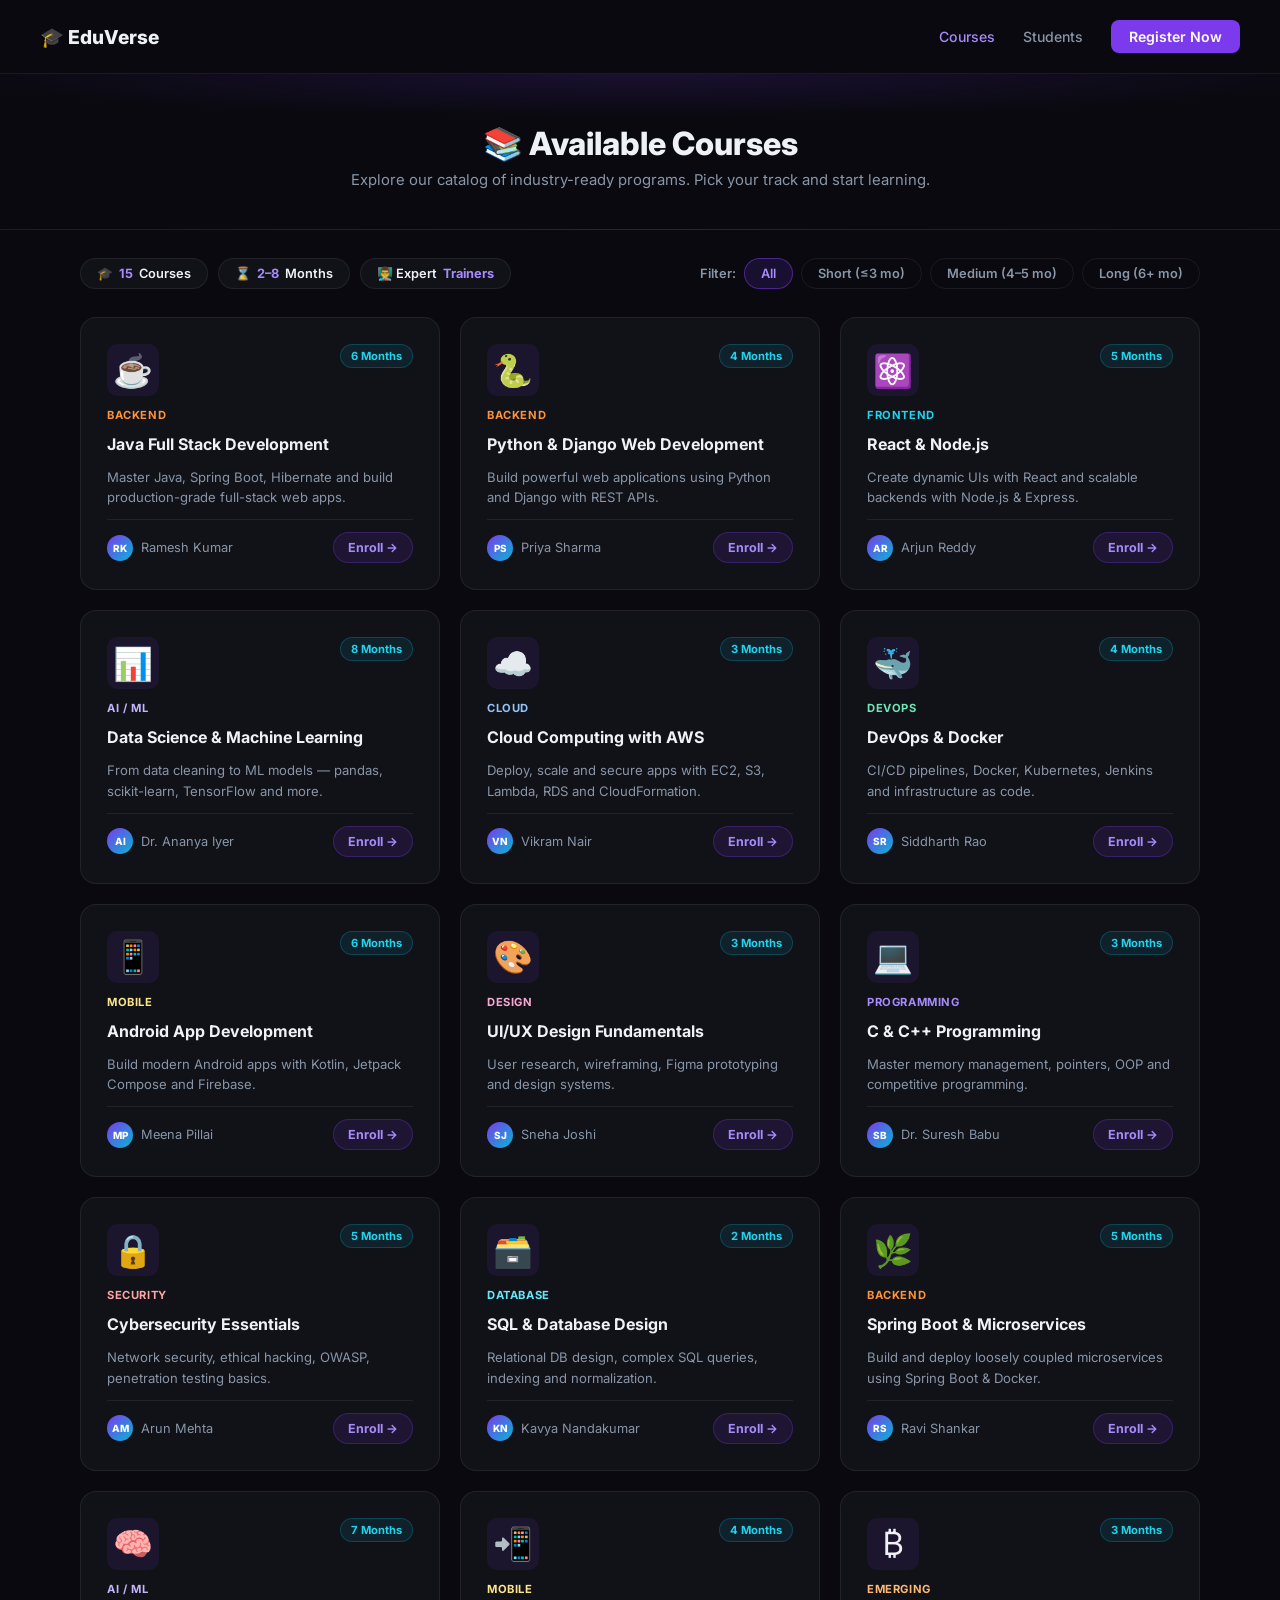
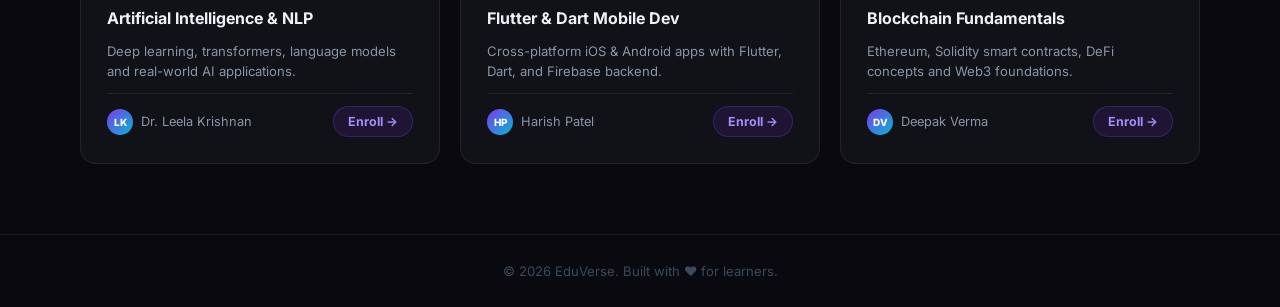
==== frontend/available.html @ c3206438 "first commit" ====
<!DOCTYPE html>
<html lang="en">
<head>
    <meta charset="UTF-8">
    <meta name="viewport" content="width=device-width, initial-scale=1.0">
    <meta name="description" content="Explore 15 industry-ready tech courses at EduVerse. Filter by duration, browse trainers, and enroll in minutes.">
    <title>Available Courses — EduVerse</title>
    <link rel="preconnect" href="https://fonts.googleapis.com">
    <link href="https://fonts.googleapis.com/css2?family=Inter:wght@400;500;600;700;800&display=swap" rel="stylesheet">
    <style>
        *, *::before, *::after { box-sizing: border-box; margin: 0; padding: 0; }
        :root {
            --bg: #09090f; --surface: #111118; --border: rgba(255,255,255,0.07);
            --accent: #7c3aed; --text: #eef2f7; --muted: #8896a7;
        }
        body { font-family: 'Inter', sans-serif; background: var(--bg); color: var(--text); }
        a { text-decoration: none; color: inherit; }

        /* NAV */
        nav {
            display: flex; justify-content: space-between; align-items: center;
            padding: 20px 40px; border-bottom: 1px solid var(--border);
        }
        .logo { font-size: 1.2rem; font-weight: 800; }
        .nav-links { display: flex; align-items: center; gap: 28px; }
        .nav-links a { color: var(--muted); font-size: 0.88rem; font-weight: 500; transition: color .2s; }
        .nav-links a:hover, .nav-links a.active { color: var(--text); }
        .nav-cta {
            background: var(--accent) !important; color: #fff !important;
            padding: 8px 18px; border-radius: 8px; font-weight: 600 !important;
        }

        /* PAGE HERO */
        .page-hero {
            text-align: center; padding: 50px 24px 40px;
            background: radial-gradient(ellipse 80% 40% at 50% 0%, rgba(124,58,237,0.15) 0%, transparent 70%);
            border-bottom: 1px solid var(--border);
        }
        .page-hero h1 { font-size: 2rem; font-weight: 800; }
        .page-hero p  { color: var(--muted); margin-top: 8px; font-size: 0.93rem; }

        /* TOOLBAR */
        .toolbar {
            display: flex; align-items: center; justify-content: space-between;
            gap: 12px; padding: 28px 40px; max-width: 1200px; margin: 0 auto;
            flex-wrap: wrap;
        }
        .pills { display: flex; gap: 10px; flex-wrap: wrap; }
        .pill {
            display: flex; align-items: center; gap: 6px;
            background: var(--surface); border: 1px solid var(--border);
            border-radius: 50px; padding: 7px 16px; font-size: 0.8rem; font-weight: 600;
        }
        .pill b { color: #a78bfa; }
        .filters { display: flex; gap: 8px; flex-wrap: wrap; align-items: center; }
        .filters span { font-size: 0.8rem; color: var(--muted); font-weight: 600; }
        .filter-btn {
            padding: 7px 16px; border-radius: 50px;
            border: 1px solid var(--border); background: transparent;
            color: var(--muted); font-size: 0.8rem; font-weight: 600;
            font-family: 'Inter', sans-serif; cursor: pointer; transition: all .2s;
        }
        .filter-btn.active, .filter-btn:hover {
            background: rgba(124,58,237,0.15); border-color: rgba(124,58,237,0.5); color: #a78bfa;
        }

        /* GRID */
        .courses-grid {
            display: grid;
            grid-template-columns: repeat(auto-fill, minmax(300px, 1fr));
            gap: 20px; padding: 0 40px 70px;
            max-width: 1200px; margin: 0 auto;
        }

        /* CARD */
        .card {
            background: var(--surface); border: 1px solid var(--border);
            border-radius: 16px; padding: 26px; display: flex;
            flex-direction: column; gap: 12px;
            transition: transform .22s, border-color .22s;
        }
        .card:hover { transform: translateY(-5px); border-color: rgba(124,58,237,0.4); }

        .card-top { display: flex; justify-content: space-between; align-items: flex-start; }
        .card-icon {
            font-size: 2rem; background: rgba(124,58,237,0.1);
            border-radius: 10px; width: 52px; height: 52px;
            display: flex; align-items: center; justify-content: center;
        }
        .dur {
            font-size: 0.7rem; font-weight: 700; padding: 4px 10px;
            border-radius: 50px; background: rgba(6,182,212,0.1);
            border: 1px solid rgba(6,182,212,0.25); color: #22d3ee; white-space: nowrap;
        }
        .cat {
            font-size: 0.7rem; font-weight: 700; text-transform: uppercase;
            letter-spacing: 0.6px;
        }
        .card-name { font-size: 1rem; font-weight: 700; line-height: 1.3; }
        .card-desc { font-size: 0.82rem; color: var(--muted); line-height: 1.55; flex: 1; }
        .card-footer {
            display: flex; align-items: center; justify-content: space-between;
            padding-top: 12px; border-top: 1px solid var(--border);
        }
        .trainer { display: flex; align-items: center; gap: 8px; font-size: 0.8rem; color: var(--muted); }
        .avatar {
            width: 26px; height: 26px; border-radius: 50%;
            background: linear-gradient(135deg, #7c3aed, #06b6d4);
            display: flex; align-items: center; justify-content: center;
            font-size: 0.62rem; font-weight: 800; color: #fff; flex-shrink: 0;
        }
        .enroll {
            padding: 7px 14px; border-radius: 50px; font-size: 0.78rem; font-weight: 700;
            background: rgba(124,58,237,0.12); border: 1px solid rgba(124,58,237,0.3);
            color: #a78bfa; transition: background .2s;
        }
        .enroll:hover { background: rgba(124,58,237,0.25); }

        footer { text-align: center; padding: 28px; color: #3d4a5a; font-size: 0.82rem; border-top: 1px solid var(--border); }

        @media (max-width: 640px) {
            nav { padding: 16px 20px; }
            .nav-links a:not(.nav-cta) { display: none; }
            .courses-grid { padding: 0 16px 50px; }
            .toolbar { padding: 16px 16px 20px; }
        }
    </style>
</head>
<body>

<nav>
    <a href="index.html" class="logo">&#127891; EduVerse</a>
    <div class="nav-links">
        <a href="available.html" class="active" style="color:#a78bfa">Courses</a>
        <a href="registeres.html">Students</a>
        <a href="register.html" class="nav-cta">Register Now</a>
    </div>
</nav>

<div class="page-hero">
    <h1>&#128218; Available Courses</h1>
    <p>Explore our catalog of industry-ready programs. Pick your track and start learning.</p>
</div>

<div class="toolbar">
    <div class="pills">
        <div class="pill">&#127891; <b>15</b> Courses</div>
        <div class="pill">&#8987; <b>2&ndash;8</b> Months</div>
        <div class="pill">&#128104;&#8205;&#127979; Expert <b>Trainers</b></div>
    </div>
    <div class="filters">
        <span>Filter:</span>
        <button class="filter-btn active" onclick="filter('all',this)">All</button>
        <button class="filter-btn" onclick="filter('short',this)">Short (&le;3 mo)</button>
        <button class="filter-btn" onclick="filter('medium',this)">Medium (4&ndash;5 mo)</button>
        <button class="filter-btn" onclick="filter('long',this)">Long (6+ mo)</button>
    </div>
</div>

<div class="courses-grid" id="grid">

    <div class="card" data-dur="6">
        <div class="card-top"><div class="card-icon">&#9749;</div><span class="dur">6 Months</span></div>
        <div class="cat" style="color:#fb923c">Backend</div>
        <div class="card-name">Java Full Stack Development</div>
        <div class="card-desc">Master Java, Spring Boot, Hibernate and build production-grade full-stack web apps.</div>
        <div class="card-footer">
            <div class="trainer"><div class="avatar">RK</div>Ramesh Kumar</div>
            <a href="register.html" class="enroll">Enroll &rarr;</a>
        </div>
    </div>

    <div class="card" data-dur="4">
        <div class="card-top"><div class="card-icon">&#128013;</div><span class="dur">4 Months</span></div>
        <div class="cat" style="color:#fb923c">Backend</div>
        <div class="card-name">Python &amp; Django Web Development</div>
        <div class="card-desc">Build powerful web applications using Python and Django with REST APIs.</div>
        <div class="card-footer">
            <div class="trainer"><div class="avatar">PS</div>Priya Sharma</div>
            <a href="register.html" class="enroll">Enroll &rarr;</a>
        </div>
    </div>

    <div class="card" data-dur="5">
        <div class="card-top"><div class="card-icon">&#9883;&#65039;</div><span class="dur">5 Months</span></div>
        <div class="cat" style="color:#22d3ee">Frontend</div>
        <div class="card-name">React &amp; Node.js</div>
        <div class="card-desc">Create dynamic UIs with React and scalable backends with Node.js &amp; Express.</div>
        <div class="card-footer">
            <div class="trainer"><div class="avatar">AR</div>Arjun Reddy</div>
            <a href="register.html" class="enroll">Enroll &rarr;</a>
        </div>
    </div>

    <div class="card" data-dur="8">
        <div class="card-top"><div class="card-icon">&#128202;</div><span class="dur">8 Months</span></div>
        <div class="cat" style="color:#c4b5fd">AI / ML</div>
        <div class="card-name">Data Science &amp; Machine Learning</div>
        <div class="card-desc">From data cleaning to ML models &mdash; pandas, scikit-learn, TensorFlow and more.</div>
        <div class="card-footer">
            <div class="trainer"><div class="avatar">AI</div>Dr. Ananya Iyer</div>
            <a href="register.html" class="enroll">Enroll &rarr;</a>
        </div>
    </div>

    <div class="card" data-dur="3">
        <div class="card-top"><div class="card-icon">&#9729;&#65039;</div><span class="dur">3 Months</span></div>
        <div class="cat" style="color:#93c5fd">Cloud</div>
        <div class="card-name">Cloud Computing with AWS</div>
        <div class="card-desc">Deploy, scale and secure apps with EC2, S3, Lambda, RDS and CloudFormation.</div>
        <div class="card-footer">
            <div class="trainer"><div class="avatar">VN</div>Vikram Nair</div>
            <a href="register.html" class="enroll">Enroll &rarr;</a>
        </div>
    </div>

    <div class="card" data-dur="4">
        <div class="card-top"><div class="card-icon">&#128051;</div><span class="dur">4 Months</span></div>
        <div class="cat" style="color:#6ee7b7">DevOps</div>
        <div class="card-name">DevOps &amp; Docker</div>
        <div class="card-desc">CI/CD pipelines, Docker, Kubernetes, Jenkins and infrastructure as code.</div>
        <div class="card-footer">
            <div class="trainer"><div class="avatar">SR</div>Siddharth Rao</div>
            <a href="register.html" class="enroll">Enroll &rarr;</a>
        </div>
    </div>

    <div class="card" data-dur="6">
        <div class="card-top"><div class="card-icon">&#128241;</div><span class="dur">6 Months</span></div>
        <div class="cat" style="color:#fde68a">Mobile</div>
        <div class="card-name">Android App Development</div>
        <div class="card-desc">Build modern Android apps with Kotlin, Jetpack Compose and Firebase.</div>
        <div class="card-footer">
            <div class="trainer"><div class="avatar">MP</div>Meena Pillai</div>
            <a href="register.html" class="enroll">Enroll &rarr;</a>
        </div>
    </div>

    <div class="card" data-dur="3">
        <div class="card-top"><div class="card-icon">&#127912;</div><span class="dur">3 Months</span></div>
        <div class="cat" style="color:#f9a8d4">Design</div>
        <div class="card-name">UI/UX Design Fundamentals</div>
        <div class="card-desc">User research, wireframing, Figma prototyping and design systems.</div>
        <div class="card-footer">
            <div class="trainer"><div class="avatar">SJ</div>Sneha Joshi</div>
            <a href="register.html" class="enroll">Enroll &rarr;</a>
        </div>
    </div>

    <div class="card" data-dur="3">
        <div class="card-top"><div class="card-icon">&#128187;</div><span class="dur">3 Months</span></div>
        <div class="cat" style="color:#a78bfa">Programming</div>
        <div class="card-name">C &amp; C++ Programming</div>
        <div class="card-desc">Master memory management, pointers, OOP and competitive programming.</div>
        <div class="card-footer">
            <div class="trainer"><div class="avatar">SB</div>Dr. Suresh Babu</div>
            <a href="register.html" class="enroll">Enroll &rarr;</a>
        </div>
    </div>

    <div class="card" data-dur="5">
        <div class="card-top"><div class="card-icon">&#128274;</div><span class="dur">5 Months</span></div>
        <div class="cat" style="color:#fca5a5">Security</div>
        <div class="card-name">Cybersecurity Essentials</div>
        <div class="card-desc">Network security, ethical hacking, OWASP, penetration testing basics.</div>
        <div class="card-footer">
            <div class="trainer"><div class="avatar">AM</div>Arun Mehta</div>
            <a href="register.html" class="enroll">Enroll &rarr;</a>
        </div>
    </div>

    <div class="card" data-dur="2">
        <div class="card-top"><div class="card-icon">&#128451;&#65039;</div><span class="dur">2 Months</span></div>
        <div class="cat" style="color:#67e8f9">Database</div>
        <div class="card-name">SQL &amp; Database Design</div>
        <div class="card-desc">Relational DB design, complex SQL queries, indexing and normalization.</div>
        <div class="card-footer">
            <div class="trainer"><div class="avatar">KN</div>Kavya Nandakumar</div>
            <a href="register.html" class="enroll">Enroll &rarr;</a>
        </div>
    </div>

    <div class="card" data-dur="5">
        <div class="card-top"><div class="card-icon">&#127807;</div><span class="dur">5 Months</span></div>
        <div class="cat" style="color:#fb923c">Backend</div>
        <div class="card-name">Spring Boot &amp; Microservices</div>
        <div class="card-desc">Build and deploy loosely coupled microservices using Spring Boot &amp; Docker.</div>
        <div class="card-footer">
            <div class="trainer"><div class="avatar">RS</div>Ravi Shankar</div>
            <a href="register.html" class="enroll">Enroll &rarr;</a>
        </div>
    </div>

    <div class="card" data-dur="7">
        <div class="card-top"><div class="card-icon">&#129504;</div><span class="dur">7 Months</span></div>
        <div class="cat" style="color:#c4b5fd">AI / ML</div>
        <div class="card-name">Artificial Intelligence &amp; NLP</div>
        <div class="card-desc">Deep learning, transformers, language models and real-world AI applications.</div>
        <div class="card-footer">
            <div class="trainer"><div class="avatar">LK</div>Dr. Leela Krishnan</div>
            <a href="register.html" class="enroll">Enroll &rarr;</a>
        </div>
    </div>

    <div class="card" data-dur="4">
        <div class="card-top"><div class="card-icon">&#128242;</div><span class="dur">4 Months</span></div>
        <div class="cat" style="color:#fde68a">Mobile</div>
        <div class="card-name">Flutter &amp; Dart Mobile Dev</div>
        <div class="card-desc">Cross-platform iOS &amp; Android apps with Flutter, Dart, and Firebase backend.</div>
        <div class="card-footer">
            <div class="trainer"><div class="avatar">HP</div>Harish Patel</div>
            <a href="register.html" class="enroll">Enroll &rarr;</a>
        </div>
    </div>

    <div class="card" data-dur="3">
        <div class="card-top"><div class="card-icon">&#8383;</div><span class="dur">3 Months</span></div>
        <div class="cat" style="color:#fdba74">Emerging</div>
        <div class="card-name">Blockchain Fundamentals</div>
        <div class="card-desc">Ethereum, Solidity smart contracts, DeFi concepts and Web3 foundations.</div>
        <div class="card-footer">
            <div class="trainer"><div class="avatar">DV</div>Deepak Verma</div>
            <a href="register.html" class="enroll">Enroll &rarr;</a>
        </div>
    </div>

</div>

<footer>
    <p>&copy; 2026 EduVerse. Built with &hearts; for learners.</p>
</footer>

<script>
    function filter(type, btn) {
        document.querySelectorAll('.filter-btn').forEach(b => b.classList.remove('active'));
        btn.classList.add('active');
        document.querySelectorAll('.card').forEach(card => {
            var dur = parseInt(card.getAttribute('data-dur'));
            var show = type === 'all'    ? true
                     : type === 'short'  ? dur <= 3
                     : type === 'medium' ? (dur === 4 || dur === 5)
                     : dur >= 6;
            card.style.display = show ? '' : 'none';
        });
    }
</script>
</body>
</html>
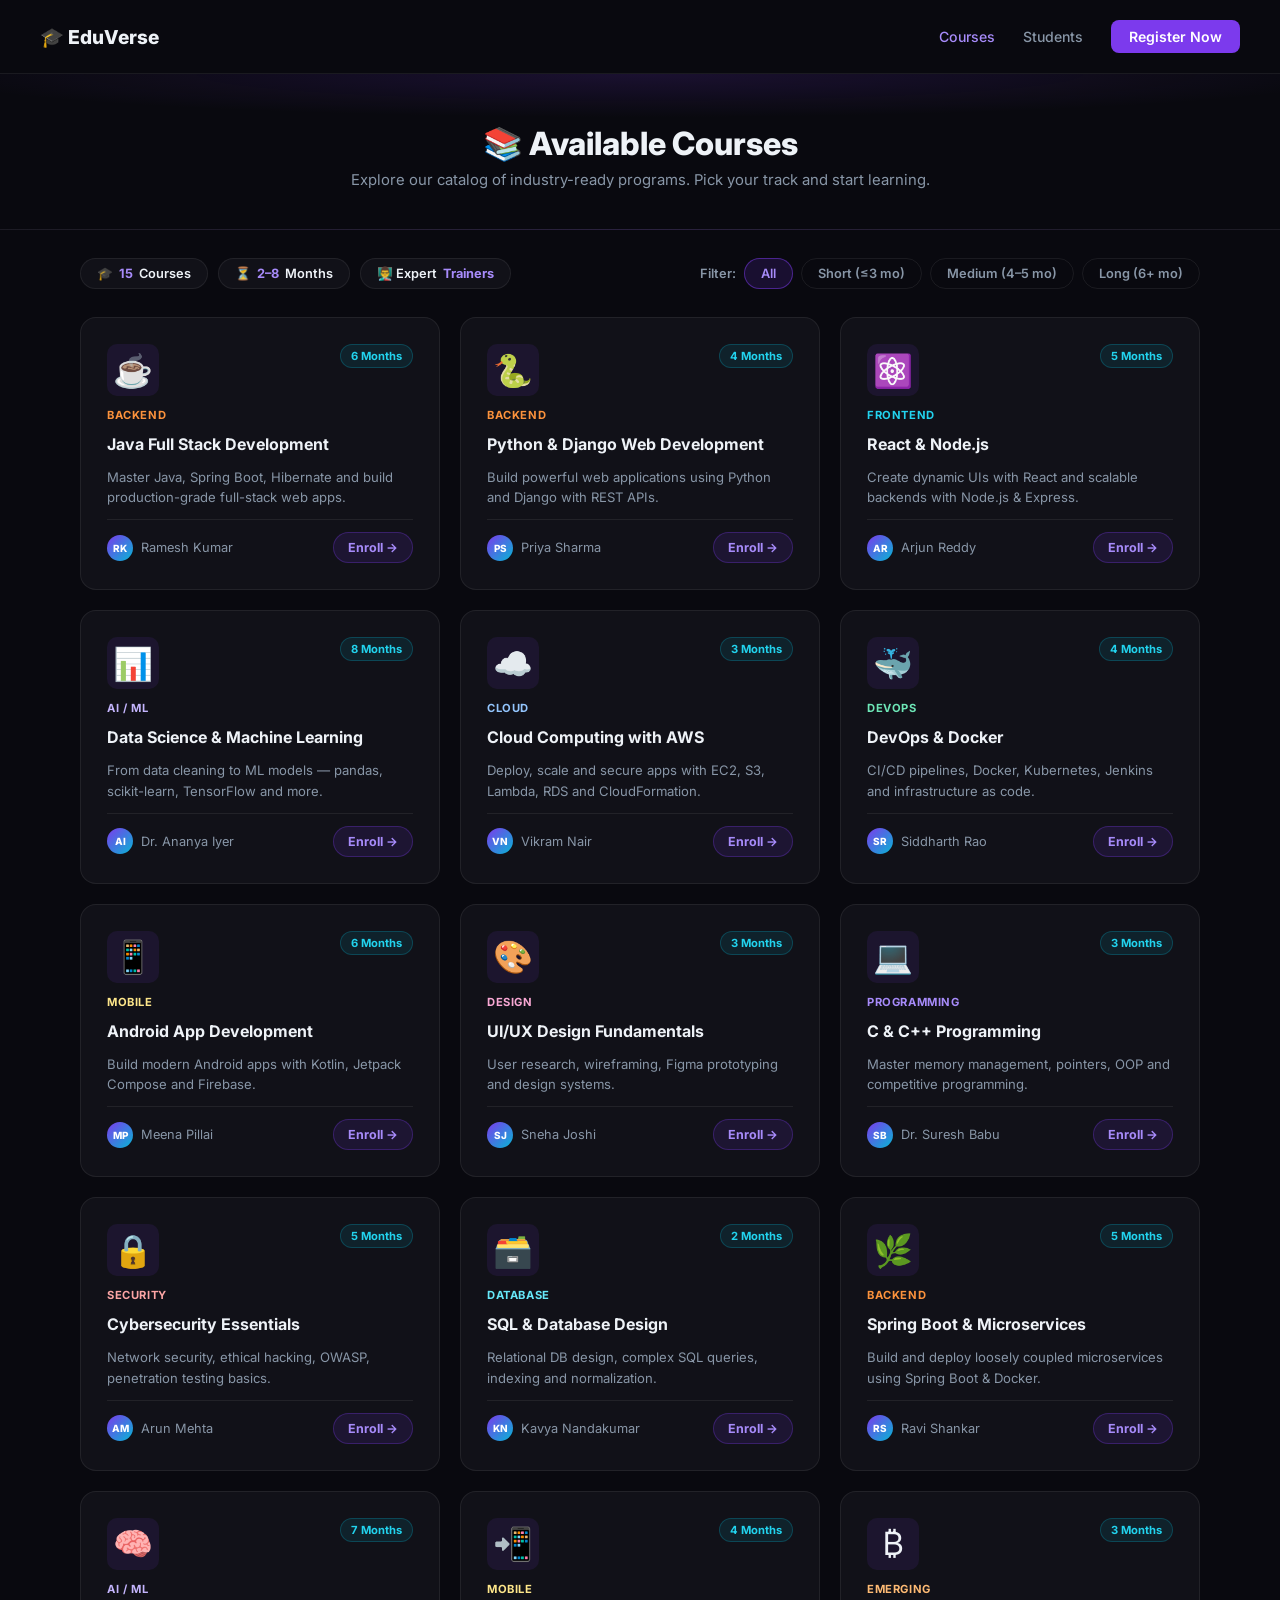
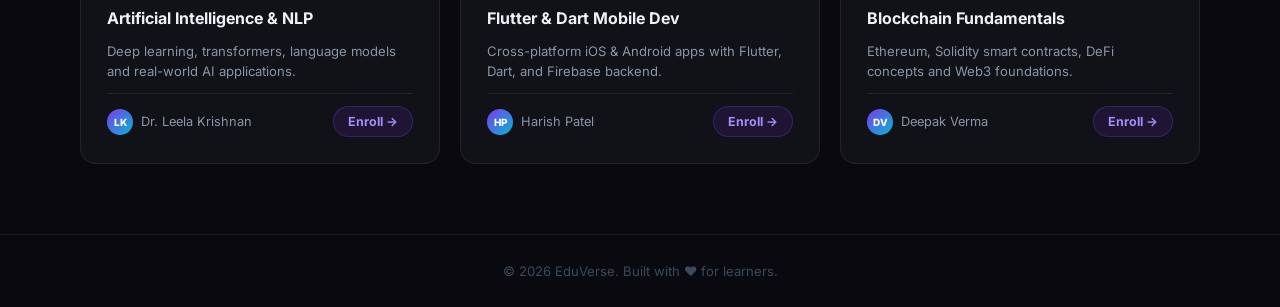
==== commit 1e764c10: "updated files" ====
--- a/frontend/available.html
+++ b/frontend/available.html
@@ -15,8 +15,6 @@
         }
         body { font-family: 'Inter', sans-serif; background: var(--bg); color: var(--text); }
         a { text-decoration: none; color: inherit; }
-
-        /* NAV */
         nav {
             display: flex; justify-content: space-between; align-items: center;
             padding: 20px 40px; border-bottom: 1px solid var(--border);
@@ -29,8 +27,6 @@
             background: var(--accent) !important; color: #fff !important;
             padding: 8px 18px; border-radius: 8px; font-weight: 600 !important;
         }
-
-        /* PAGE HERO */
         .page-hero {
             text-align: center; padding: 50px 24px 40px;
             background: radial-gradient(ellipse 80% 40% at 50% 0%, rgba(124,58,237,0.15) 0%, transparent 70%);
@@ -38,12 +34,9 @@
         }
         .page-hero h1 { font-size: 2rem; font-weight: 800; }
         .page-hero p  { color: var(--muted); margin-top: 8px; font-size: 0.93rem; }
-
-        /* TOOLBAR */
         .toolbar {
             display: flex; align-items: center; justify-content: space-between;
-            gap: 12px; padding: 28px 40px; max-width: 1200px; margin: 0 auto;
-            flex-wrap: wrap;
+            gap: 12px; padding: 28px 40px; max-width: 1200px; margin: 0 auto; flex-wrap: wrap;
         }
         .pills { display: flex; gap: 10px; flex-wrap: wrap; }
         .pill {
@@ -63,24 +56,16 @@
         .filter-btn.active, .filter-btn:hover {
             background: rgba(124,58,237,0.15); border-color: rgba(124,58,237,0.5); color: #a78bfa;
         }
-
-        /* GRID */
         .courses-grid {
-            display: grid;
-            grid-template-columns: repeat(auto-fill, minmax(300px, 1fr));
-            gap: 20px; padding: 0 40px 70px;
-            max-width: 1200px; margin: 0 auto;
-        }
-
-        /* CARD */
+            display: grid; grid-template-columns: repeat(auto-fill, minmax(300px, 1fr));
+            gap: 20px; padding: 0 40px 70px; max-width: 1200px; margin: 0 auto;
+        }
         .card {
             background: var(--surface); border: 1px solid var(--border);
             border-radius: 16px; padding: 26px; display: flex;
-            flex-direction: column; gap: 12px;
-            transition: transform .22s, border-color .22s;
+            flex-direction: column; gap: 12px; transition: transform .22s, border-color .22s;
         }
         .card:hover { transform: translateY(-5px); border-color: rgba(124,58,237,0.4); }
-
         .card-top { display: flex; justify-content: space-between; align-items: flex-start; }
         .card-icon {
             font-size: 2rem; background: rgba(124,58,237,0.1);
@@ -92,10 +77,7 @@
             border-radius: 50px; background: rgba(6,182,212,0.1);
             border: 1px solid rgba(6,182,212,0.25); color: #22d3ee; white-space: nowrap;
         }
-        .cat {
-            font-size: 0.7rem; font-weight: 700; text-transform: uppercase;
-            letter-spacing: 0.6px;
-        }
+        .cat { font-size: 0.7rem; font-weight: 700; text-transform: uppercase; letter-spacing: 0.6px; }
         .card-name { font-size: 1rem; font-weight: 700; line-height: 1.3; }
         .card-desc { font-size: 0.82rem; color: var(--muted); line-height: 1.55; flex: 1; }
         .card-footer {
@@ -115,9 +97,7 @@
             color: #a78bfa; transition: background .2s;
         }
         .enroll:hover { background: rgba(124,58,237,0.25); }
-
         footer { text-align: center; padding: 28px; color: #3d4a5a; font-size: 0.82rem; border-top: 1px solid var(--border); }
-
         @media (max-width: 640px) {
             nav { padding: 16px 20px; }
             .nav-links a:not(.nav-cta) { display: none; }
@@ -127,9 +107,8 @@
     </style>
 </head>
 <body>
-
 <nav>
-    <a href="index.html" class="logo">&#127891; EduVerse</a>
+    <a href="index.html" class="logo">🎓 EduVerse</a>
     <div class="nav-links">
         <a href="available.html" class="active" style="color:#a78bfa">Courses</a>
         <a href="registeres.html">Students</a>
@@ -138,197 +117,134 @@
 </nav>
 
 <div class="page-hero">
-    <h1>&#128218; Available Courses</h1>
+    <h1>📚 Available Courses</h1>
     <p>Explore our catalog of industry-ready programs. Pick your track and start learning.</p>
 </div>
 
 <div class="toolbar">
     <div class="pills">
-        <div class="pill">&#127891; <b>15</b> Courses</div>
-        <div class="pill">&#8987; <b>2&ndash;8</b> Months</div>
-        <div class="pill">&#128104;&#8205;&#127979; Expert <b>Trainers</b></div>
+        <div class="pill">🎓 <b>15</b> Courses</div>
+        <div class="pill">⏳ <b>2–8</b> Months</div>
+        <div class="pill">👨‍🏫 Expert <b>Trainers</b></div>
     </div>
     <div class="filters">
         <span>Filter:</span>
         <button class="filter-btn active" onclick="filter('all',this)">All</button>
-        <button class="filter-btn" onclick="filter('short',this)">Short (&le;3 mo)</button>
-        <button class="filter-btn" onclick="filter('medium',this)">Medium (4&ndash;5 mo)</button>
+        <button class="filter-btn" onclick="filter('short',this)">Short (≤3 mo)</button>
+        <button class="filter-btn" onclick="filter('medium',this)">Medium (4–5 mo)</button>
         <button class="filter-btn" onclick="filter('long',this)">Long (6+ mo)</button>
     </div>
 </div>
 
 <div class="courses-grid" id="grid">
-
     <div class="card" data-dur="6">
-        <div class="card-top"><div class="card-icon">&#9749;</div><span class="dur">6 Months</span></div>
+        <div class="card-top"><div class="card-icon">☕</div><span class="dur">6 Months</span></div>
         <div class="cat" style="color:#fb923c">Backend</div>
         <div class="card-name">Java Full Stack Development</div>
         <div class="card-desc">Master Java, Spring Boot, Hibernate and build production-grade full-stack web apps.</div>
-        <div class="card-footer">
-            <div class="trainer"><div class="avatar">RK</div>Ramesh Kumar</div>
-            <a href="register.html" class="enroll">Enroll &rarr;</a>
-        </div>
-    </div>
-
+        <div class="card-footer"><div class="trainer"><div class="avatar">RK</div>Ramesh Kumar</div><a href="register.html" class="enroll">Enroll →</a></div>
+    </div>
     <div class="card" data-dur="4">
-        <div class="card-top"><div class="card-icon">&#128013;</div><span class="dur">4 Months</span></div>
+        <div class="card-top"><div class="card-icon">🐍</div><span class="dur">4 Months</span></div>
         <div class="cat" style="color:#fb923c">Backend</div>
         <div class="card-name">Python &amp; Django Web Development</div>
         <div class="card-desc">Build powerful web applications using Python and Django with REST APIs.</div>
-        <div class="card-footer">
-            <div class="trainer"><div class="avatar">PS</div>Priya Sharma</div>
-            <a href="register.html" class="enroll">Enroll &rarr;</a>
-        </div>
-    </div>
-
+        <div class="card-footer"><div class="trainer"><div class="avatar">PS</div>Priya Sharma</div><a href="register.html" class="enroll">Enroll →</a></div>
+    </div>
     <div class="card" data-dur="5">
-        <div class="card-top"><div class="card-icon">&#9883;&#65039;</div><span class="dur">5 Months</span></div>
+        <div class="card-top"><div class="card-icon">⚛️</div><span class="dur">5 Months</span></div>
         <div class="cat" style="color:#22d3ee">Frontend</div>
         <div class="card-name">React &amp; Node.js</div>
         <div class="card-desc">Create dynamic UIs with React and scalable backends with Node.js &amp; Express.</div>
-        <div class="card-footer">
-            <div class="trainer"><div class="avatar">AR</div>Arjun Reddy</div>
-            <a href="register.html" class="enroll">Enroll &rarr;</a>
-        </div>
-    </div>
-
+        <div class="card-footer"><div class="trainer"><div class="avatar">AR</div>Arjun Reddy</div><a href="register.html" class="enroll">Enroll →</a></div>
+    </div>
     <div class="card" data-dur="8">
-        <div class="card-top"><div class="card-icon">&#128202;</div><span class="dur">8 Months</span></div>
+        <div class="card-top"><div class="card-icon">📊</div><span class="dur">8 Months</span></div>
         <div class="cat" style="color:#c4b5fd">AI / ML</div>
         <div class="card-name">Data Science &amp; Machine Learning</div>
-        <div class="card-desc">From data cleaning to ML models &mdash; pandas, scikit-learn, TensorFlow and more.</div>
-        <div class="card-footer">
-            <div class="trainer"><div class="avatar">AI</div>Dr. Ananya Iyer</div>
-            <a href="register.html" class="enroll">Enroll &rarr;</a>
-        </div>
-    </div>
-
-    <div class="card" data-dur="3">
-        <div class="card-top"><div class="card-icon">&#9729;&#65039;</div><span class="dur">3 Months</span></div>
+        <div class="card-desc">From data cleaning to ML models — pandas, scikit-learn, TensorFlow and more.</div>
+        <div class="card-footer"><div class="trainer"><div class="avatar">AI</div>Dr. Ananya Iyer</div><a href="register.html" class="enroll">Enroll →</a></div>
+    </div>
+    <div class="card" data-dur="3">
+        <div class="card-top"><div class="card-icon">☁️</div><span class="dur">3 Months</span></div>
         <div class="cat" style="color:#93c5fd">Cloud</div>
         <div class="card-name">Cloud Computing with AWS</div>
         <div class="card-desc">Deploy, scale and secure apps with EC2, S3, Lambda, RDS and CloudFormation.</div>
-        <div class="card-footer">
-            <div class="trainer"><div class="avatar">VN</div>Vikram Nair</div>
-            <a href="register.html" class="enroll">Enroll &rarr;</a>
-        </div>
-    </div>
-
+        <div class="card-footer"><div class="trainer"><div class="avatar">VN</div>Vikram Nair</div><a href="register.html" class="enroll">Enroll →</a></div>
+    </div>
     <div class="card" data-dur="4">
-        <div class="card-top"><div class="card-icon">&#128051;</div><span class="dur">4 Months</span></div>
+        <div class="card-top"><div class="card-icon">🐳</div><span class="dur">4 Months</span></div>
         <div class="cat" style="color:#6ee7b7">DevOps</div>
         <div class="card-name">DevOps &amp; Docker</div>
         <div class="card-desc">CI/CD pipelines, Docker, Kubernetes, Jenkins and infrastructure as code.</div>
-        <div class="card-footer">
-            <div class="trainer"><div class="avatar">SR</div>Siddharth Rao</div>
-            <a href="register.html" class="enroll">Enroll &rarr;</a>
-        </div>
-    </div>
-
+        <div class="card-footer"><div class="trainer"><div class="avatar">SR</div>Siddharth Rao</div><a href="register.html" class="enroll">Enroll →</a></div>
+    </div>
     <div class="card" data-dur="6">
-        <div class="card-top"><div class="card-icon">&#128241;</div><span class="dur">6 Months</span></div>
+        <div class="card-top"><div class="card-icon">📱</div><span class="dur">6 Months</span></div>
         <div class="cat" style="color:#fde68a">Mobile</div>
         <div class="card-name">Android App Development</div>
         <div class="card-desc">Build modern Android apps with Kotlin, Jetpack Compose and Firebase.</div>
-        <div class="card-footer">
-            <div class="trainer"><div class="avatar">MP</div>Meena Pillai</div>
-            <a href="register.html" class="enroll">Enroll &rarr;</a>
-        </div>
-    </div>
-
-    <div class="card" data-dur="3">
-        <div class="card-top"><div class="card-icon">&#127912;</div><span class="dur">3 Months</span></div>
+        <div class="card-footer"><div class="trainer"><div class="avatar">MP</div>Meena Pillai</div><a href="register.html" class="enroll">Enroll →</a></div>
+    </div>
+    <div class="card" data-dur="3">
+        <div class="card-top"><div class="card-icon">🎨</div><span class="dur">3 Months</span></div>
         <div class="cat" style="color:#f9a8d4">Design</div>
         <div class="card-name">UI/UX Design Fundamentals</div>
         <div class="card-desc">User research, wireframing, Figma prototyping and design systems.</div>
-        <div class="card-footer">
-            <div class="trainer"><div class="avatar">SJ</div>Sneha Joshi</div>
-            <a href="register.html" class="enroll">Enroll &rarr;</a>
-        </div>
-    </div>
-
-    <div class="card" data-dur="3">
-        <div class="card-top"><div class="card-icon">&#128187;</div><span class="dur">3 Months</span></div>
+        <div class="card-footer"><div class="trainer"><div class="avatar">SJ</div>Sneha Joshi</div><a href="register.html" class="enroll">Enroll →</a></div>
+    </div>
+    <div class="card" data-dur="3">
+        <div class="card-top"><div class="card-icon">💻</div><span class="dur">3 Months</span></div>
         <div class="cat" style="color:#a78bfa">Programming</div>
         <div class="card-name">C &amp; C++ Programming</div>
         <div class="card-desc">Master memory management, pointers, OOP and competitive programming.</div>
-        <div class="card-footer">
-            <div class="trainer"><div class="avatar">SB</div>Dr. Suresh Babu</div>
-            <a href="register.html" class="enroll">Enroll &rarr;</a>
-        </div>
-    </div>
-
+        <div class="card-footer"><div class="trainer"><div class="avatar">SB</div>Dr. Suresh Babu</div><a href="register.html" class="enroll">Enroll →</a></div>
+    </div>
     <div class="card" data-dur="5">
-        <div class="card-top"><div class="card-icon">&#128274;</div><span class="dur">5 Months</span></div>
+        <div class="card-top"><div class="card-icon">🔒</div><span class="dur">5 Months</span></div>
         <div class="cat" style="color:#fca5a5">Security</div>
         <div class="card-name">Cybersecurity Essentials</div>
         <div class="card-desc">Network security, ethical hacking, OWASP, penetration testing basics.</div>
-        <div class="card-footer">
-            <div class="trainer"><div class="avatar">AM</div>Arun Mehta</div>
-            <a href="register.html" class="enroll">Enroll &rarr;</a>
-        </div>
-    </div>
-
+        <div class="card-footer"><div class="trainer"><div class="avatar">AM</div>Arun Mehta</div><a href="register.html" class="enroll">Enroll →</a></div>
+    </div>
     <div class="card" data-dur="2">
-        <div class="card-top"><div class="card-icon">&#128451;&#65039;</div><span class="dur">2 Months</span></div>
+        <div class="card-top"><div class="card-icon">🗃️</div><span class="dur">2 Months</span></div>
         <div class="cat" style="color:#67e8f9">Database</div>
         <div class="card-name">SQL &amp; Database Design</div>
         <div class="card-desc">Relational DB design, complex SQL queries, indexing and normalization.</div>
-        <div class="card-footer">
-            <div class="trainer"><div class="avatar">KN</div>Kavya Nandakumar</div>
-            <a href="register.html" class="enroll">Enroll &rarr;</a>
-        </div>
-    </div>
-
+        <div class="card-footer"><div class="trainer"><div class="avatar">KN</div>Kavya Nandakumar</div><a href="register.html" class="enroll">Enroll →</a></div>
+    </div>
     <div class="card" data-dur="5">
-        <div class="card-top"><div class="card-icon">&#127807;</div><span class="dur">5 Months</span></div>
+        <div class="card-top"><div class="card-icon">🌿</div><span class="dur">5 Months</span></div>
         <div class="cat" style="color:#fb923c">Backend</div>
         <div class="card-name">Spring Boot &amp; Microservices</div>
         <div class="card-desc">Build and deploy loosely coupled microservices using Spring Boot &amp; Docker.</div>
-        <div class="card-footer">
-            <div class="trainer"><div class="avatar">RS</div>Ravi Shankar</div>
-            <a href="register.html" class="enroll">Enroll &rarr;</a>
-        </div>
-    </div>
-
+        <div class="card-footer"><div class="trainer"><div class="avatar">RS</div>Ravi Shankar</div><a href="register.html" class="enroll">Enroll →</a></div>
+    </div>
     <div class="card" data-dur="7">
-        <div class="card-top"><div class="card-icon">&#129504;</div><span class="dur">7 Months</span></div>
+        <div class="card-top"><div class="card-icon">🧠</div><span class="dur">7 Months</span></div>
         <div class="cat" style="color:#c4b5fd">AI / ML</div>
         <div class="card-name">Artificial Intelligence &amp; NLP</div>
         <div class="card-desc">Deep learning, transformers, language models and real-world AI applications.</div>
-        <div class="card-footer">
-            <div class="trainer"><div class="avatar">LK</div>Dr. Leela Krishnan</div>
-            <a href="register.html" class="enroll">Enroll &rarr;</a>
-        </div>
-    </div>
-
+        <div class="card-footer"><div class="trainer"><div class="avatar">LK</div>Dr. Leela Krishnan</div><a href="register.html" class="enroll">Enroll →</a></div>
+    </div>
     <div class="card" data-dur="4">
-        <div class="card-top"><div class="card-icon">&#128242;</div><span class="dur">4 Months</span></div>
+        <div class="card-top"><div class="card-icon">📲</div><span class="dur">4 Months</span></div>
         <div class="cat" style="color:#fde68a">Mobile</div>
         <div class="card-name">Flutter &amp; Dart Mobile Dev</div>
         <div class="card-desc">Cross-platform iOS &amp; Android apps with Flutter, Dart, and Firebase backend.</div>
-        <div class="card-footer">
-            <div class="trainer"><div class="avatar">HP</div>Harish Patel</div>
-            <a href="register.html" class="enroll">Enroll &rarr;</a>
-        </div>
-    </div>
-
-    <div class="card" data-dur="3">
-        <div class="card-top"><div class="card-icon">&#8383;</div><span class="dur">3 Months</span></div>
+        <div class="card-footer"><div class="trainer"><div class="avatar">HP</div>Harish Patel</div><a href="register.html" class="enroll">Enroll →</a></div>
+    </div>
+    <div class="card" data-dur="3">
+        <div class="card-top"><div class="card-icon">₿</div><span class="dur">3 Months</span></div>
         <div class="cat" style="color:#fdba74">Emerging</div>
         <div class="card-name">Blockchain Fundamentals</div>
         <div class="card-desc">Ethereum, Solidity smart contracts, DeFi concepts and Web3 foundations.</div>
-        <div class="card-footer">
-            <div class="trainer"><div class="avatar">DV</div>Deepak Verma</div>
-            <a href="register.html" class="enroll">Enroll &rarr;</a>
-        </div>
-    </div>
-
+        <div class="card-footer"><div class="trainer"><div class="avatar">DV</div>Deepak Verma</div><a href="register.html" class="enroll">Enroll →</a></div>
+    </div>
 </div>
 
-<footer>
-    <p>&copy; 2026 EduVerse. Built with &hearts; for learners.</p>
-</footer>
+<footer><p>© 2026 EduVerse. Built with ♥ for learners.</p></footer>
 
 <script>
     function filter(type, btn) {
@@ -345,4 +261,4 @@
     }
 </script>
 </body>
-</html>+</html>
